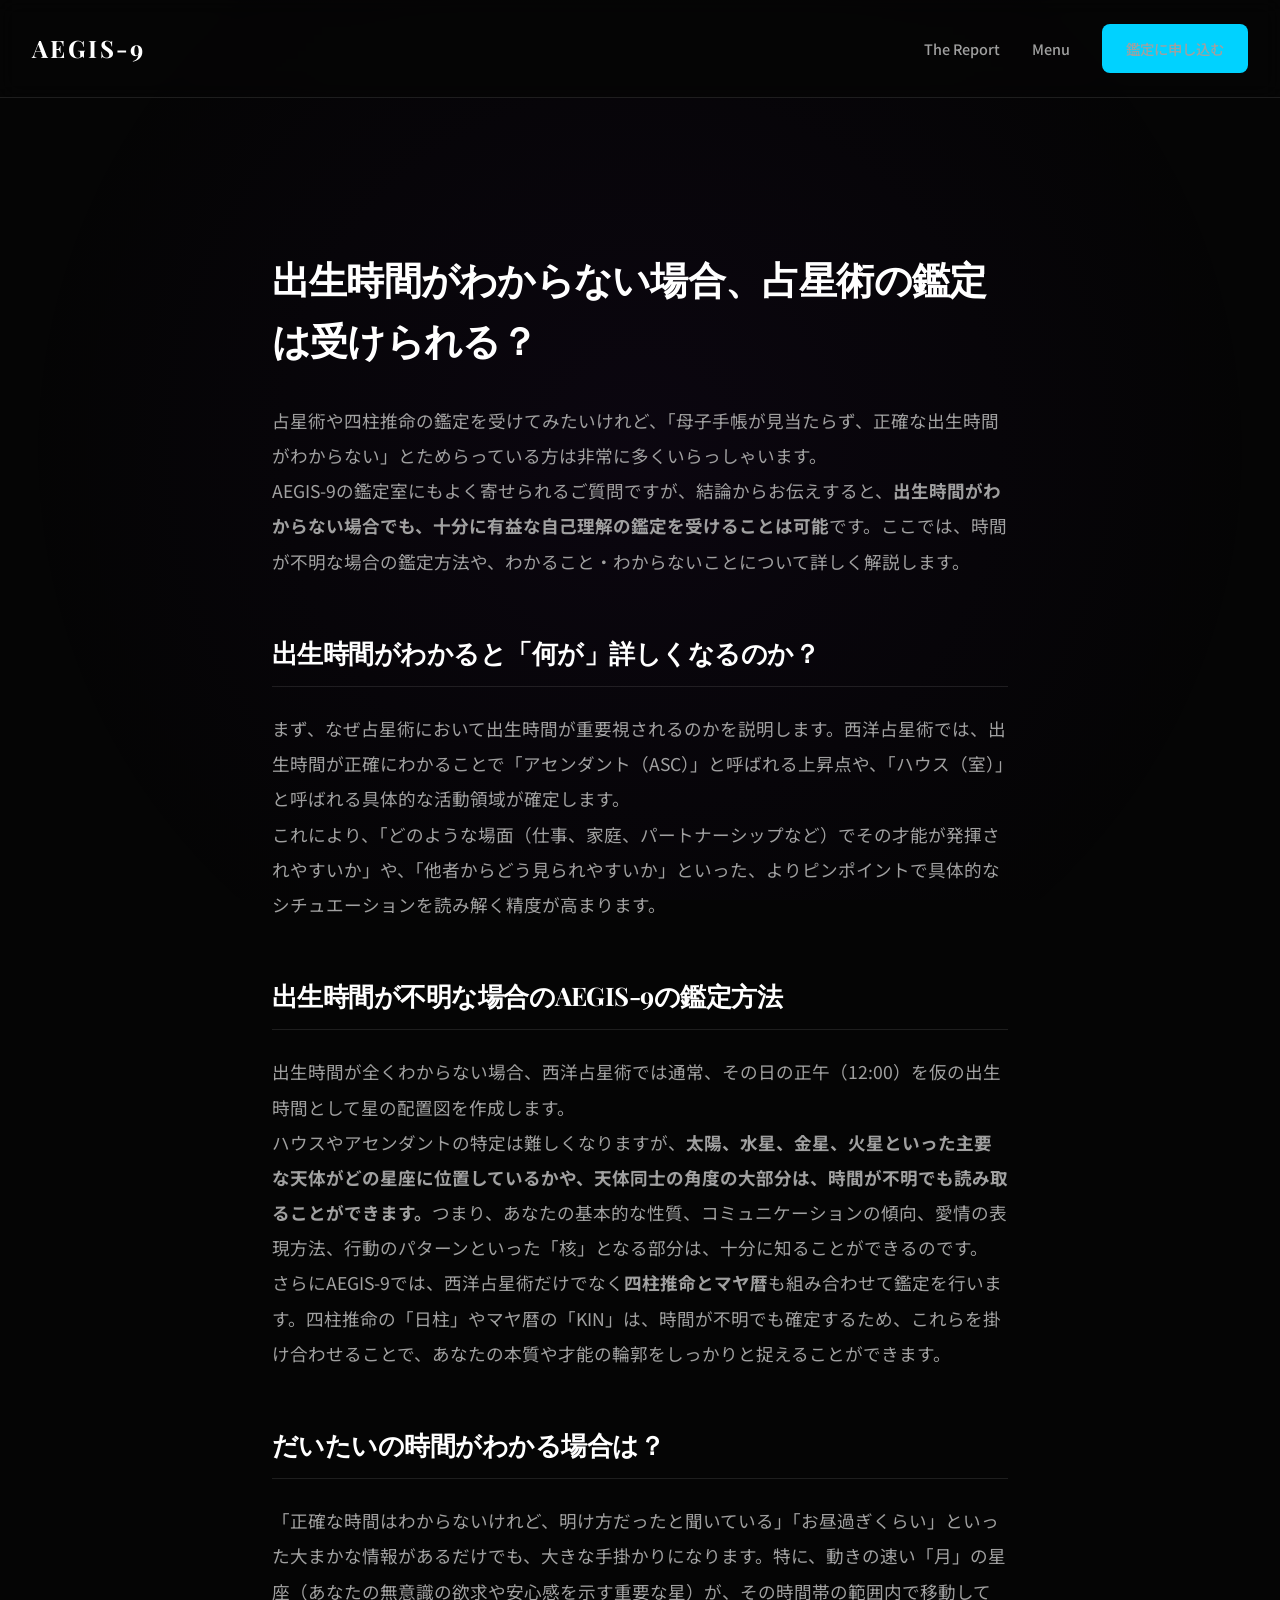
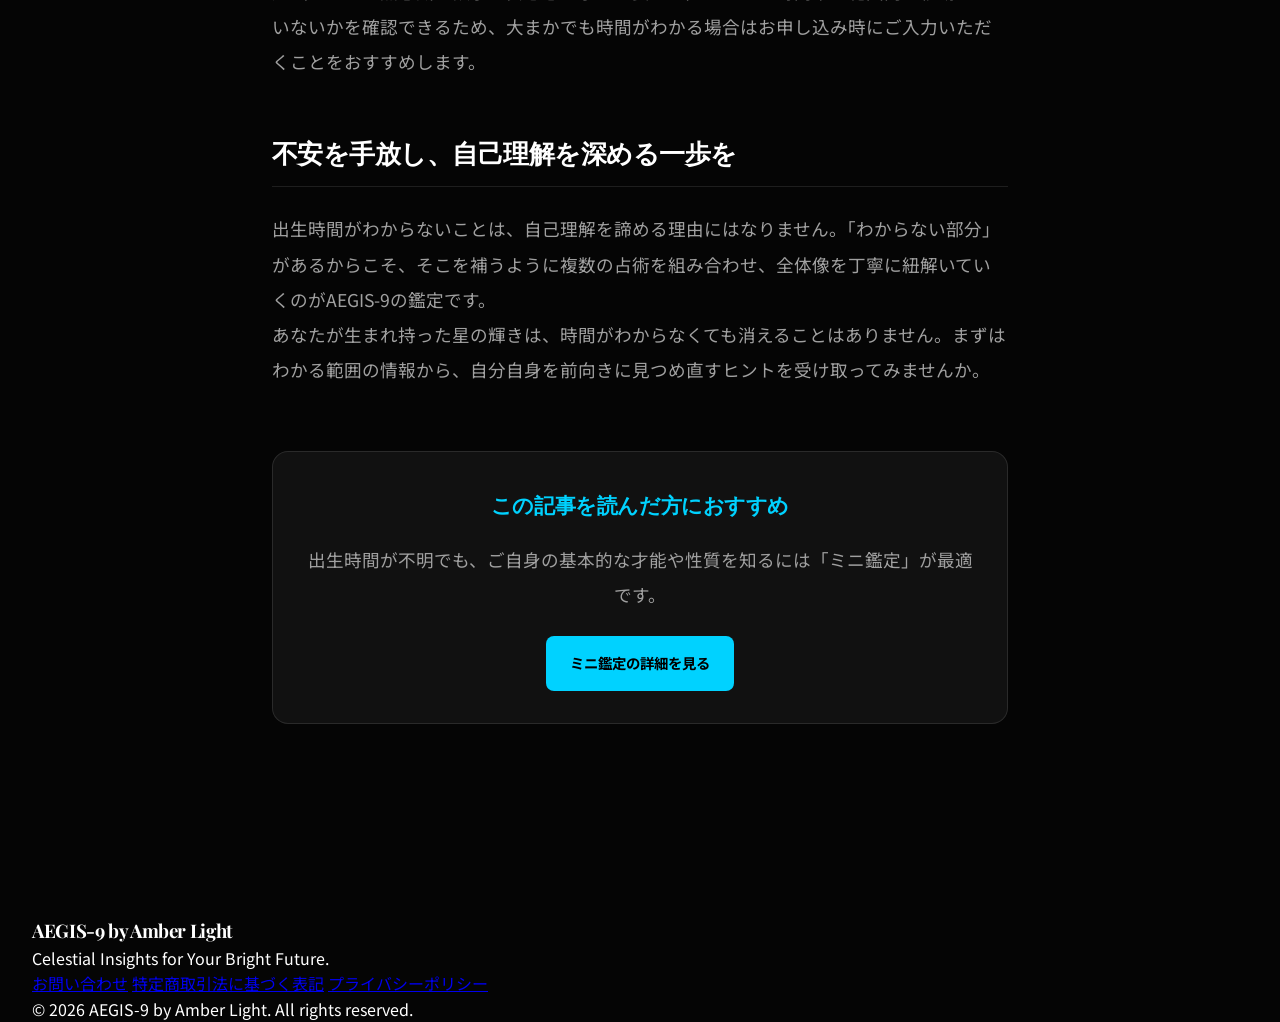
==== birth-time-unknown.html @ 7290593a "feat: complete SEO optimization and add 5 article pages" ====
<!DOCTYPE html>
<html lang="ja">
<head>
    <meta charset="UTF-8">
    <meta name="viewport" content="width=device-width, initial-scale=1.0">
    <title>出生時間がわからない場合、占星術の鑑定は受けられる？ | AEGIS-9 鑑定室</title>
    <meta name="description" content="出生時間が不明でも、占星術や四柱推命を組み合わせた自己理解鑑定は可能です。出生時間がわからない場合の鑑定方法やわかる範囲について解説します。">
    
    <!-- OGP -->
    <meta property="og:title" content="出生時間がわからない場合、占星術の鑑定は受けられる？ | AEGIS-9 鑑定室">
    <meta property="og:description" content="出生時間が不明でも、占星術や四柱推命を組み合わせた自己理解鑑定は可能です。出生時間がわからない場合の鑑定方法やわかる範囲について解説します。">
    <meta property="og:type" content="article">
    <meta property="og:url" content="https://aegis-09.amberlight.co.jp/birth-time-unknown.html">
    <meta property="og:image" content="https://aegis-09.amberlight.co.jp/ogp.png">
    <meta name="twitter:card" content="summary_large_image">

    <!-- Fonts -->
    <link href="https://fonts.googleapis.com/css2?family=Playfair+Display:wght@400;700&family=JetBrains+Mono:wght@300;500&family=Noto+Sans+JP:wght@300;400;700&display=swap" rel="stylesheet">
    
    <link rel="stylesheet" href="index.css">
</head>
<body>
    <div class="glow-overlay"></div>

    <nav class="nav-bar">
        <div class="container nav-content">
            <a href="index.html" class="logo">AEGIS-9</a>
            <div class="menu-toggle" aria-label="Toggle Menu">
                <span></span>
                <span></span>
                <span></span>
            </div>
            <ul class="nav-links">
                <li><a href="index.html#about">The Report</a></li>
                <li><a href="index.html#pricing">Menu</a></li>
                <li><a href="index.html#pricing" class="btn-primary">鑑定に申し込む</a></li>
            </ul>
        </div>
    </nav>

    <main style="padding-top: 120px; min-height: 80vh;">
        <section class="section">
            <div class="container" style="max-width: 800px;">
                <h1 class="section-title" style="font-size: clamp(2rem, 3vw, 2.5rem); margin-bottom: 2rem;">出生時間がわからない場合、占星術の鑑定は受けられる？</h1>
                <div class="article-content" style="font-size: 1.1rem; line-height: 2; color: var(--text-secondary);">
                    <p>占星術や四柱推命の鑑定を受けてみたいけれど、「母子手帳が見当たらず、正確な出生時間がわからない」とためらっている方は非常に多くいらっしゃいます。</p>
                    <p>AEGIS-9の鑑定室にもよく寄せられるご質問ですが、結論からお伝えすると、<strong>出生時間がわからない場合でも、十分に有益な自己理解の鑑定を受けることは可能</strong>です。ここでは、時間が不明な場合の鑑定方法や、わかること・わからないことについて詳しく解説します。</p>

                    <h2 style="color: var(--text-primary); font-size: 1.6rem; margin: 3rem 0 1.5rem; border-bottom: 1px solid var(--glass-border); padding-bottom: 0.5rem;">出生時間がわかると「何が」詳しくなるのか？</h2>
                    <p>まず、なぜ占星術において出生時間が重要視されるのかを説明します。西洋占星術では、出生時間が正確にわかることで「アセンダント（ASC）」と呼ばれる上昇点や、「ハウス（室）」と呼ばれる具体的な活動領域が確定します。</p>
                    <p>これにより、「どのような場面（仕事、家庭、パートナーシップなど）でその才能が発揮されやすいか」や、「他者からどう見られやすいか」といった、よりピンポイントで具体的なシチュエーションを読み解く精度が高まります。</p>

                    <h2 style="color: var(--text-primary); font-size: 1.6rem; margin: 3rem 0 1.5rem; border-bottom: 1px solid var(--glass-border); padding-bottom: 0.5rem;">出生時間が不明な場合のAEGIS-9の鑑定方法</h2>
                    <p>出生時間が全くわからない場合、西洋占星術では通常、その日の正午（12:00）を仮の出生時間として星の配置図を作成します。</p>
                    <p>ハウスやアセンダントの特定は難しくなりますが、<strong>太陽、水星、金星、火星といった主要な天体がどの星座に位置しているかや、天体同士の角度の大部分は、時間が不明でも読み取ることができます。</strong>つまり、あなたの基本的な性質、コミュニケーションの傾向、愛情の表現方法、行動のパターンといった「核」となる部分は、十分に知ることができるのです。</p>
                    <p>さらにAEGIS-9では、西洋占星術だけでなく<strong>四柱推命とマヤ暦</strong>も組み合わせて鑑定を行います。四柱推命の「日柱」やマヤ暦の「KIN」は、時間が不明でも確定するため、これらを掛け合わせることで、あなたの本質や才能の輪郭をしっかりと捉えることができます。</p>

                    <h2 style="color: var(--text-primary); font-size: 1.6rem; margin: 3rem 0 1.5rem; border-bottom: 1px solid var(--glass-border); padding-bottom: 0.5rem;">だいたいの時間がわかる場合は？</h2>
                    <p>「正確な時間はわからないけれど、明け方だったと聞いている」「お昼過ぎくらい」といった大まかな情報があるだけでも、大きな手掛かりになります。特に、動きの速い「月」の星座（あなたの無意識の欲求や安心感を示す重要な星）が、その時間帯の範囲内で移動していないかを確認できるため、大まかでも時間がわかる場合はお申し込み時にご入力いただくことをおすすめします。</p>

                    <h2 style="color: var(--text-primary); font-size: 1.6rem; margin: 3rem 0 1.5rem; border-bottom: 1px solid var(--glass-border); padding-bottom: 0.5rem;">不安を手放し、自己理解を深める一歩を</h2>
                    <p>出生時間がわからないことは、自己理解を諦める理由にはなりません。「わからない部分」があるからこそ、そこを補うように複数の占術を組み合わせ、全体像を丁寧に紐解いていくのがAEGIS-9の鑑定です。</p>
                    <p>あなたが生まれ持った星の輝きは、時間がわからなくても消えることはありません。まずはわかる範囲の情報から、自分自身を前向きに見つめ直すヒントを受け取ってみませんか。</p>

                    <div style="margin: 4rem 0; padding: 2rem; background: var(--glass-bg); border: 1px solid var(--glass-border); border-radius: 1rem; text-align: center;">
                        <h3 style="color: var(--accent-cyan); margin-bottom: 1rem; font-size: 1.3rem;">この記事を読んだ方におすすめ</h3>
                        <p style="margin-bottom: 1.5rem;">出生時間が不明でも、ご自身の基本的な才能や性質を知るには「ミニ鑑定」が最適です。</p>
                        <a href="index.html#mini" class="btn-primary">ミニ鑑定の詳細を見る</a>
                    </div>
                </div>
            </div>
        </section>
    </main>

    <footer class="footer">
        <div class="container">
            <div class="footer-content">
                <div class="footer-brand">
                    <h3>AEGIS-9 by Amber Light</h3>
                    <p>Celestial Insights for Your Bright Future.</p>
                </div>
                <div class="footer-links">
                    <a href="contact.html">お問い合わせ</a>
                    <a href="legal.html">特定商取引法に基づく表記</a>
                    <a href="privacy.html">プライバシーポリシー</a>
                </div>
            </div>
            <div class="copyright">
                &copy; 2026 AEGIS-9 by Amber Light. All rights reserved.
            </div>
        </div>
    </footer>

    <script src="index.js"></script>
</body>
</html>
---- index.css ----
:root {
    --bg-color: #050505;
    --text-primary: #ffffff;
    --text-secondary: #a0a0a0;
    --accent-cyan: #00d2ff;
    --accent-purple: #8a2be2;
    --accent-gold: #ffcc00;
    --accent-glow: rgba(0, 210, 255, 0.3);
    --glass-bg: rgba(255, 255, 255, 0.05);
    --glass-border: rgba(255, 255, 255, 0.1);
    --font-main: 'Noto Sans JP', sans-serif;
    --font-heading: 'Playfair Display', serif;
    --font-mono: 'JetBrains Mono', monospace;
    --container-width: 1300px;
    --transition: all 0.4s cubic-bezier(0.165, 0.84, 0.44, 1);
}

* {
    margin: 0;
    padding: 0;
    box-sizing: border-box;
}

body {
    background-color: var(--bg-color);
    color: var(--text-primary);
    font-family: var(--font-main);
    line-height: 1.6;
    overflow-x: hidden;
    -webkit-font-smoothing: antialiased;
}

.glow-overlay {
    position: fixed;
    top: 0;
    left: 0;
    width: 100%;
    height: 100%;
    background: radial-gradient(circle at 50% 50%, rgba(138, 43, 226, 0.05) 0%, transparent 80%);
    pointer-events: none;
    z-index: -1;
}

.container {
    max-width: var(--container-width);
    margin: 0 auto;
    padding: 0 2rem;
}

/* Typography */
h1, h2, h3 {
    font-family: var(--font-heading);
    letter-spacing: -0.02em;
}

.gradient-text {
    background: linear-gradient(90deg, var(--accent-cyan), var(--accent-purple));
    -webkit-background-clip: text;
    -webkit-text-fill-color: transparent;
}

/* Navigation */
.nav-bar {
    position: fixed;
    top: 0;
    width: 100%;
    z-index: 1000;
    padding: 1.5rem 0;
    background: rgba(5, 5, 5, 0.8);
    backdrop-filter: blur(10px);
    border-bottom: 1px solid var(--glass-border);
}

.nav-content {
    display: flex;
    justify-content: space-between;
    align-items: center;
}

.logo {
    font-family: var(--font-heading);
    font-size: 1.5rem;
    font-weight: 700;
    text-decoration: none;
    color: var(--text-primary);
    letter-spacing: 0.1em;
}

.nav-links {
    display: flex;
    list-style: none;
    gap: 2rem;
    align-items: center;
}

.nav-links a {
    text-decoration: none;
    color: var(--text-secondary);
    font-size: 0.9rem;
    font-weight: 500;
    transition: var(--transition);
}

.nav-links a:hover {
    color: var(--accent-cyan);
}

.menu-toggle {
    display: none;
}

/* Hero Section */
.hero {
    padding: 12rem 0 8rem;
    position: relative;
    min-height: 100vh;
    display: flex;
    align-items: center;
}

.hero-container {
    display: flex;
    align-items: center;
    gap: 4rem;
}

.hero-text {
    flex: 1 1 50%;
    min-width: 0;
}

.hero-visual {
    flex: 1 1 50%;
    min-width: 0;
}

.badge {
    display: inline-block;
    padding: 0.5rem 1rem;
    background: rgba(0, 210, 255, 0.1);
    color: var(--accent-cyan);
    border-radius: 2rem;
    font-size: 0.8rem;
    font-weight: 700;
    text-transform: uppercase;
    letter-spacing: 0.1em;
    margin-bottom: 1.5rem;
    border: 1px solid rgba(0, 210, 255, 0.2);
}

.hero h1 {
    font-size: clamp(3rem, 5vw, 4.5rem);
    line-height: 1.1;
    margin-bottom: 2rem;
}

.hero p {
    font-size: 1.2rem;
    color: var(--text-secondary);
    margin-bottom: 2.5rem;
    max-width: 500px;
}

.hero-btns {
    display: flex;
    gap: 1.5rem;
}

.hero-img {
    width: 100%;
    height: auto;
    border-radius: 1rem;
    box-shadow: 0 0 50px rgba(0, 0, 0, 0.5), 0 0 30px var(--accent-glow);
    animation: float 6s ease-in-out infinite;
}

@keyframes float {
    0%, 100% { transform: translateY(0); }
    50% { transform: translateY(-20px); }
}

/* Section Common */
.section {
    padding: 8rem 0;
}

.section-title {
    font-size: clamp(2.2rem, 4vw, 3rem);
    margin-bottom: 3rem;
}

.text-center { text-align: center; }

.comparison-img {
    max-width: 100%;
    height: auto;
    border-radius: 1rem;
}

/* Split View */
.split-view {
    display: flex;
    gap: 4rem;
    align-items: center;
}
.split-view.reverse {
    flex-direction: row-reverse;
}
.split-view > * {
    flex: 1;
    min-width: 0;
}

/* Features grid */
.features-grid {
    display: grid;
    grid-template-columns: repeat(3, 1fr);
    gap: 2rem;
}

.feature-card {
    background: var(--glass-bg);
    border: 1px solid var(--glass-border);
    padding: 3rem 2rem;
    border-radius: 1.5rem;
    transition: var(--transition);
}

/* Operator Section */
.operator-card {
    max-width: 800px;
    margin: 0 auto;
    background: linear-gradient(145deg, rgba(255,255,255,0.03) 0%, rgba(0,0,0,0.5) 100%);
    border: 1px solid var(--glass-border);
    border-radius: 2rem;
    padding: 4rem 3rem;
    position: relative;
    overflow: hidden;
}

.operator-card::before {
    content: '';
    position: absolute;
    top: 0; left: 0; width: 100%; height: 3px;
    background: linear-gradient(90deg, transparent, var(--accent-gold), transparent);
}

.operator-content p {
    font-size: 1.1rem;
    line-height: 2.2;
    color: var(--text-primary);
    text-align: center;
    margin-bottom: 2.5rem;
    letter-spacing: 0.03em;
}

.operator-content p:last-of-type {
    margin-bottom: 0;
}

.operator-signature {
    margin-top: 3.5rem;
    text-align: center;
    font-family: var(--font-heading);
    color: var(--accent-gold);
    font-style: italic;
    font-size: 1.2rem;
    letter-spacing: 0.1em;
}

/* Sample Preview */
.report-preview-container {
    display: grid;
    grid-template-columns: repeat(3, 1fr);
    gap: 2.5rem;
}

.preview-card {
    background: var(--glass-bg);
    border: 1px solid var(--glass-border);
    padding: 2.5rem;
    border-radius: 1.5rem;
    height: 400px;
    display: flex;
    flex-direction: column;
    justify-content: flex-end;
    transition: var(--transition);
}

.preview-card:hover { border-color: var(--accent-cyan); transform: translateY(-10px); }

/* Pricing Table */
.pricing-table-container {
    max-width: 800px;
    margin: 4rem auto 0;
    background: var(--glass-bg);
    border: 1px solid var(--glass-border);
    border-radius: 1.5rem;
    padding: 3rem;
    position: relative;
}

.opening-campaign-badge {
    position: absolute;
    top: -15px;
    left: 50%;
    transform: translateX(-50%);
    background: linear-gradient(90deg, var(--accent-gold), #ffaa00);
    color: #000;
    padding: 0.5rem 2rem;
    border-radius: 2rem;
    font-size: 0.9rem;
    font-weight: 700;
    letter-spacing: 0.1em;
    box-shadow: 0 4px 15px rgba(255, 204, 0, 0.3);
    white-space: nowrap;
}

.pricing-table {
    width: 100%;
    border-collapse: collapse;
    margin-top: 1rem;
}

.pricing-table th, .pricing-table td {
    padding: 1.2rem 1rem;
    text-align: center;
    border-bottom: 1px solid var(--glass-border);
}

.pricing-table th {
    font-size: 0.9rem;
    color: var(--text-secondary);
    font-weight: 500;
    text-transform: uppercase;
    letter-spacing: 0.1em;
}

.pricing-table th:first-child, .pricing-table td:first-child {
    text-align: left;
}

.pricing-table td:first-child {
    font-size: 1.2rem;
    font-weight: 700;
    color: var(--text-primary);
}

.pricing-table .strike {
    text-decoration: line-through;
    color: var(--text-secondary);
    font-size: 1.1rem;
}

.pricing-table .highlight {
    color: var(--accent-cyan);
    font-size: 1.4rem;
    font-weight: 700;
}

.pricing-table tbody tr:last-child th,
.pricing-table tbody tr:last-child td {
    border-bottom: none;
}

/* Pricing Table Labels */
.menu-label {
    display: block;
    font-size: 0.75rem;
    color: var(--accent-gold);
    margin-top: 0.4rem;
    font-weight: bold;
    letter-spacing: 0.05em;
}

/* Comparison Guide */
.comparison-guide {
    max-width: 700px;
    margin: 3rem auto 4rem;
    background: linear-gradient(145deg, rgba(255,255,255,0.05) 0%, rgba(0,0,0,0.5) 100%);
    border: 1px solid var(--glass-border);
    border-radius: 1.5rem;
    padding: 3rem;
    box-shadow: 0 10px 30px rgba(0,0,0,0.5);
}

.comparison-table-wrapper {
    overflow-x: auto;
    -webkit-overflow-scrolling: touch;
}

.comparison-table {
    width: 100%;
    border-collapse: separate;
    border-spacing: 0 0.8rem;
}

.comparison-table th {
    padding: 0 1rem 1rem;
    color: var(--text-secondary);
    font-weight: normal;
    font-size: 0.9rem;
    text-align: left;
    border-bottom: 1px solid var(--glass-border);
}

.comparison-table td {
    padding: 1.2rem 1.5rem;
    background: rgba(255,255,255,0.02);
    border-top: 1px solid var(--glass-border);
    border-bottom: 1px solid var(--glass-border);
    text-align: left;
    transition: var(--transition);
}

.comparison-table td:first-child {
    border-left: 1px solid var(--glass-border);
    border-top-left-radius: 0.8rem;
    border-bottom-left-radius: 0.8rem;
    color: var(--text-primary);
}

.comparison-table td:last-child {
    border-right: 1px solid var(--glass-border);
    border-top-right-radius: 0.8rem;
    border-bottom-right-radius: 0.8rem;
    text-align: right;
    font-weight: bold;
}

.comparison-table tbody tr:hover td {
    background: rgba(255,255,255,0.06);
    border-color: rgba(0, 210, 255, 0.3);
}

.text-cyan {
    color: var(--accent-cyan) !important;
    text-decoration: none;
    transition: var(--transition);
    display: inline-block;
    padding: 0.5rem 1.2rem;
    border: 1px solid rgba(0, 210, 255, 0.3);
    border-radius: 2rem;
    font-size: 0.85rem;
    letter-spacing: 0.05em;
}

.text-cyan:hover {
    background: rgba(0, 210, 255, 0.1);
    color: #fff !important;
    box-shadow: 0 0 15px rgba(0, 210, 255, 0.2);
    transform: translateY(-2px);
}

/* Menu Details Section */
.menu-details-list {
    margin-top: 5rem;
    display: flex;
    flex-direction: column;
    gap: 3rem;
}

.menu-detail-card {
    background: var(--glass-bg);
    border: 1px solid var(--glass-border);
    border-radius: 1.5rem;
    overflow: hidden;
    transition: var(--transition);
    display: flex;
    flex-direction: column;
}

.menu-card-image-wrapper {
    width: 100%;
    border-bottom: 1px solid var(--glass-border);
    background: #000;
}

.menu-card-image {
    width: 100%;
    height: auto;
    aspect-ratio: 1;
    object-fit: cover;
    display: block;
}

.menu-card-content {
    display: flex;
    flex-direction: column;
    flex: 1;
}

.menu-detail-card:hover {
    border-color: rgba(0, 210, 255, 0.3);
    transform: translateY(-5px);
}

@media (min-width: 992px) {
    .menu-detail-card {
        flex-direction: row;
        align-items: stretch;
    }
    .menu-card-image-wrapper {
        flex: 0 0 400px;
        border-right: 1px solid var(--glass-border);
        border-bottom: none;
        display: flex;
        align-items: center;
    }
}

.menu-detail-header {
    background: rgba(255, 255, 255, 0.02);
    border-bottom: 1px solid var(--glass-border);
    padding: 2rem 3rem;
    text-align: center;
}

.menu-detail-header h3 {
    font-size: 1.8rem;
    color: var(--accent-cyan);
    margin-bottom: 0.5rem;
    letter-spacing: 0.05em;
}

.menu-subtitle {
    font-size: 1rem;
    color: var(--text-secondary);
    font-weight: 500;
}

.menu-detail-body {
    padding: 3rem;
}

.menu-detail-body p {
    margin-bottom: 1.2rem;
    color: var(--text-primary);
    line-height: 1.8;
}

.menu-quote {
    background: rgba(0, 210, 255, 0.05);
    border-left: 3px solid var(--accent-cyan);
    padding: 1.5rem;
    margin: 2rem 0;
    font-style: italic;
    color: var(--text-secondary);
    border-radius: 0 0.5rem 0.5rem 0;
    line-height: 1.8;
}

.menu-lists-grid {
    display: grid;
    grid-template-columns: 1fr 1fr;
    gap: 2rem;
    margin: 3rem 0;
}

.menu-list-box {
    background: rgba(0, 0, 0, 0.2);
    padding: 2rem;
    border-radius: 1rem;
    border: 1px solid rgba(255,255,255,0.05);
}

.menu-list-box h4 {
    color: var(--accent-gold);
    margin-bottom: 1.5rem;
    font-size: 1.1rem;
    letter-spacing: 0.05em;
    border-bottom: 1px solid rgba(255,204,0,0.2);
    padding-bottom: 0.5rem;
}

.menu-list-box ul {
    list-style: none;
}

.menu-list-box li {
    position: relative;
    padding-left: 1.5rem;
    margin-bottom: 0.8rem;
    color: var(--text-secondary);
    font-size: 0.95rem;
}

.menu-list-box li::before {
    content: "・";
    position: absolute;
    left: 0;
    color: var(--accent-cyan);
}

.menu-detail-action {
    display: flex;
    justify-content: space-between;
    align-items: center;
    margin-top: 3rem;
    padding-top: 2rem;
    border-top: 1px solid var(--glass-border);
}

.menu-price-display {
    display: flex;
    flex-direction: column;
    gap: 0.3rem;
}

.menu-price-display .strike {
    text-decoration: line-through;
    color: var(--text-secondary);
    font-size: 0.9rem;
}

.menu-price-display .highlight {
    color: var(--accent-cyan);
    font-size: 1.5rem;
    font-weight: 700;
}

.btn-primary, .btn-outline {
    display: inline-block;
    padding: 0.8rem 1.5rem;
    border-radius: 0.5rem;
    font-weight: 700;
    text-decoration: none;
    font-size: 0.9rem;
    transition: var(--transition);
}

.btn-primary { background: var(--accent-cyan); color: #000; }
.btn-outline { border: 1px solid var(--accent-cyan); color: var(--accent-cyan); }
.btn-outline:hover { background: var(--accent-cyan); color: #000; }

.btn-line {
    display: inline-flex;
    align-items: center;
    justify-content: center;
    gap: 0.5rem;
    background: #06C755;
    color: #ffffff;
    padding: 0.8rem 2rem;
    border-radius: 0.5rem;
    font-weight: 700;
    text-decoration: none;
    font-size: 1rem;
    transition: var(--transition);
    border: none;
}
.btn-line:hover {
    transform: translateY(-2px);
    box-shadow: 0 4px 15px rgba(6, 199, 85, 0.4);
    color: #ffffff;
}

/* FAQ Section */
/* Flow Section */
.flow-container {
    max-width: 600px;
    margin: 0 auto;
    display: flex;
    flex-direction: column;
    gap: 1.5rem;
}

.flow-step {
    display: flex;
    align-items: center;
    background: linear-gradient(145deg, rgba(255,255,255,0.05) 0%, rgba(0,0,0,0.5) 100%);
    border: 1px solid var(--glass-border);
    border-radius: 1rem;
    padding: 2rem;
    position: relative;
    transition: var(--transition);
    z-index: 1;
}

.flow-step:not(:last-child)::after {
    content: '';
    position: absolute;
    top: 100%;
    left: 3rem; /* 2rem padding + 22.5px half-width */
    width: 2px;
    height: 1.5rem;
    background: linear-gradient(to bottom, var(--accent-gold), transparent);
    z-index: 0;
    opacity: 0.5;
}

.flow-step:hover {
    background: rgba(255,255,255,0.08);
    border-color: rgba(255, 204, 0, 0.4);
    transform: translateX(5px);
    box-shadow: 0 10px 20px rgba(0,0,0,0.3);
}

.flow-number {
    width: 45px;
    height: 45px;
    background: linear-gradient(135deg, #111, #222);
    border: 1px solid var(--accent-gold);
    color: var(--accent-gold);
    border-radius: 50%;
    display: flex;
    align-items: center;
    justify-content: center;
    font-weight: bold;
    font-size: 1.2rem;
    flex-shrink: 0;
    margin-right: 2rem;
    box-shadow: 0 0 15px rgba(255, 204, 0, 0.15);
}

.flow-content h3 {
    font-size: 1.1rem;
    margin-bottom: 0.5rem;
    color: var(--text-primary);
    letter-spacing: 0.05em;
}

.flow-content p {
    font-size: 0.95rem;
    color: var(--text-secondary);
    margin: 0;
    line-height: 1.6;
}

.faq-container {
    max-width: 800px;
    margin: 4rem auto 0;
    display: flex;
    flex-direction: column;
    gap: 1rem;
}

.faq-item {
    background: var(--glass-bg);
    border: 1px solid var(--glass-border);
    border-radius: 1rem;
    overflow: hidden;
    transition: var(--transition);
}

.faq-item:hover {
    border-color: rgba(0, 210, 255, 0.3);
}

.faq-question {
    padding: 1.5rem 2rem;
    cursor: pointer;
    display: flex;
    justify-content: space-between;
    align-items: center;
}

.faq-question h3 {
    font-size: 1.1rem;
    font-weight: 500;
    margin: 0;
    color: var(--text-primary);
}

.faq-question::after {
    content: "+";
    font-size: 1.5rem;
    color: var(--accent-cyan);
    transition: transform 0.3s ease;
    font-family: monospace;
}

.faq-item.active .faq-question::after {
    transform: rotate(45deg);
}

.faq-answer {
    max-height: 0;
    overflow: hidden;
    transition: max-height 0.4s ease, padding 0.4s ease;
    padding: 0 2rem;
}

.faq-item.active .faq-answer {
    max-height: 1000px;
    padding: 0 2rem 1.5rem 2rem;
}

.faq-answer p {
    color: var(--text-secondary);
    margin-bottom: 1rem;
    line-height: 1.6;
    font-size: 0.95rem;
}

.faq-answer p:last-child {
    margin-bottom: 0;
}

/* Mobile */
@media (max-width: 768px) {
    /* Menu Toggle Button */
    .menu-toggle { display: flex; flex-direction: column; justify-content: space-between; width: 28px; height: 20px; cursor: pointer; z-index: 1001; }
    .menu-toggle span { display: block; width: 100%; height: 2px; background-color: var(--text-primary); transition: var(--transition); border-radius: 2px; }
    .menu-toggle.active span:nth-child(1) { transform: translateY(9px) rotate(45deg); }
    .menu-toggle.active span:nth-child(2) { opacity: 0; }
    .menu-toggle.active span:nth-child(3) { transform: translateY(-9px) rotate(-45deg); }

    /* Nav Links Mobile */
    .nav-links { position: fixed; top: 0; left: 0; width: 100%; height: 100vh; background: rgba(5, 5, 5, 0.98); backdrop-filter: blur(10px); flex-direction: column; justify-content: center; gap: 3rem; opacity: 0; pointer-events: none; transition: var(--transition); z-index: 1000; margin: 0; padding: 0; }
    .nav-links.active { opacity: 1; pointer-events: all; }
    .nav-links a { font-size: 1.5rem; }

    /* Typography & Hero */
    .hero h1 { font-size: clamp(2.2rem, 8vw, 3rem); margin-bottom: 1.5rem; }
    .hero p { font-size: 1rem; margin-bottom: 2rem; }

    /* Split View */
    .split-view, .split-view.reverse { flex-direction: column; gap: 2.5rem; }

    /* Pricing Table Scroll Fix */
    .pricing-table-container { overflow-x: visible; padding: 2rem 0.5rem; border-radius: 1rem; text-align: center; }
    .pricing-table { min-width: auto; width: 100%; margin: 0 auto; }

    .pricing-table th, .pricing-table td { padding: 0.8rem 0.2rem; text-align: center; font-size: 0.85rem; }
    .pricing-table td:first-child { font-size: 0.9rem; text-align: left; }
    .pricing-table .highlight { font-size: 1.1rem; }
    .opening-campaign-badge { position: relative; top: 0; transform: none; left: 0; display: inline-block; margin-bottom: 1rem; font-size: 0.8rem; padding: 0.4rem 1rem; white-space: normal; }
    .hero-container { flex-direction: column; text-align: center; gap: 3rem; }
    .features-grid, .report-preview-container { grid-template-columns: 1fr; }
    
    .operator-card { padding: 3rem 1.5rem; }
    .operator-content p { font-size: 1rem; line-height: 2; }
    
    .menu-detail-header { padding: 1.5rem; }
    .menu-detail-body { padding: 1.5rem; }
    .menu-lists-grid { grid-template-columns: 1fr; gap: 1.5rem; }
    .menu-detail-action { flex-direction: column; gap: 1.5rem; text-align: center; }
    .menu-price-display { align-items: center; }
}

.label {
    position: absolute;
    top: -12px;
    left: 50%;
    transform: translateX(-50%);
    background: var(--accent-cyan);
    color: #000;
    padding: 0.25rem 1rem;
    border-radius: 1rem;
    font-size: 0.7rem;
    font-weight: 700;
}

.scroll-indicator-wrap {
    position: absolute;
    bottom: 2rem;
    left: 50%;
    transform: translateX(-50%);
    text-align: center;
}

.scroll-dot { width: 2px; height: 30px; background: linear-gradient(to bottom, var(--accent-cyan), transparent); margin: 10px auto; }
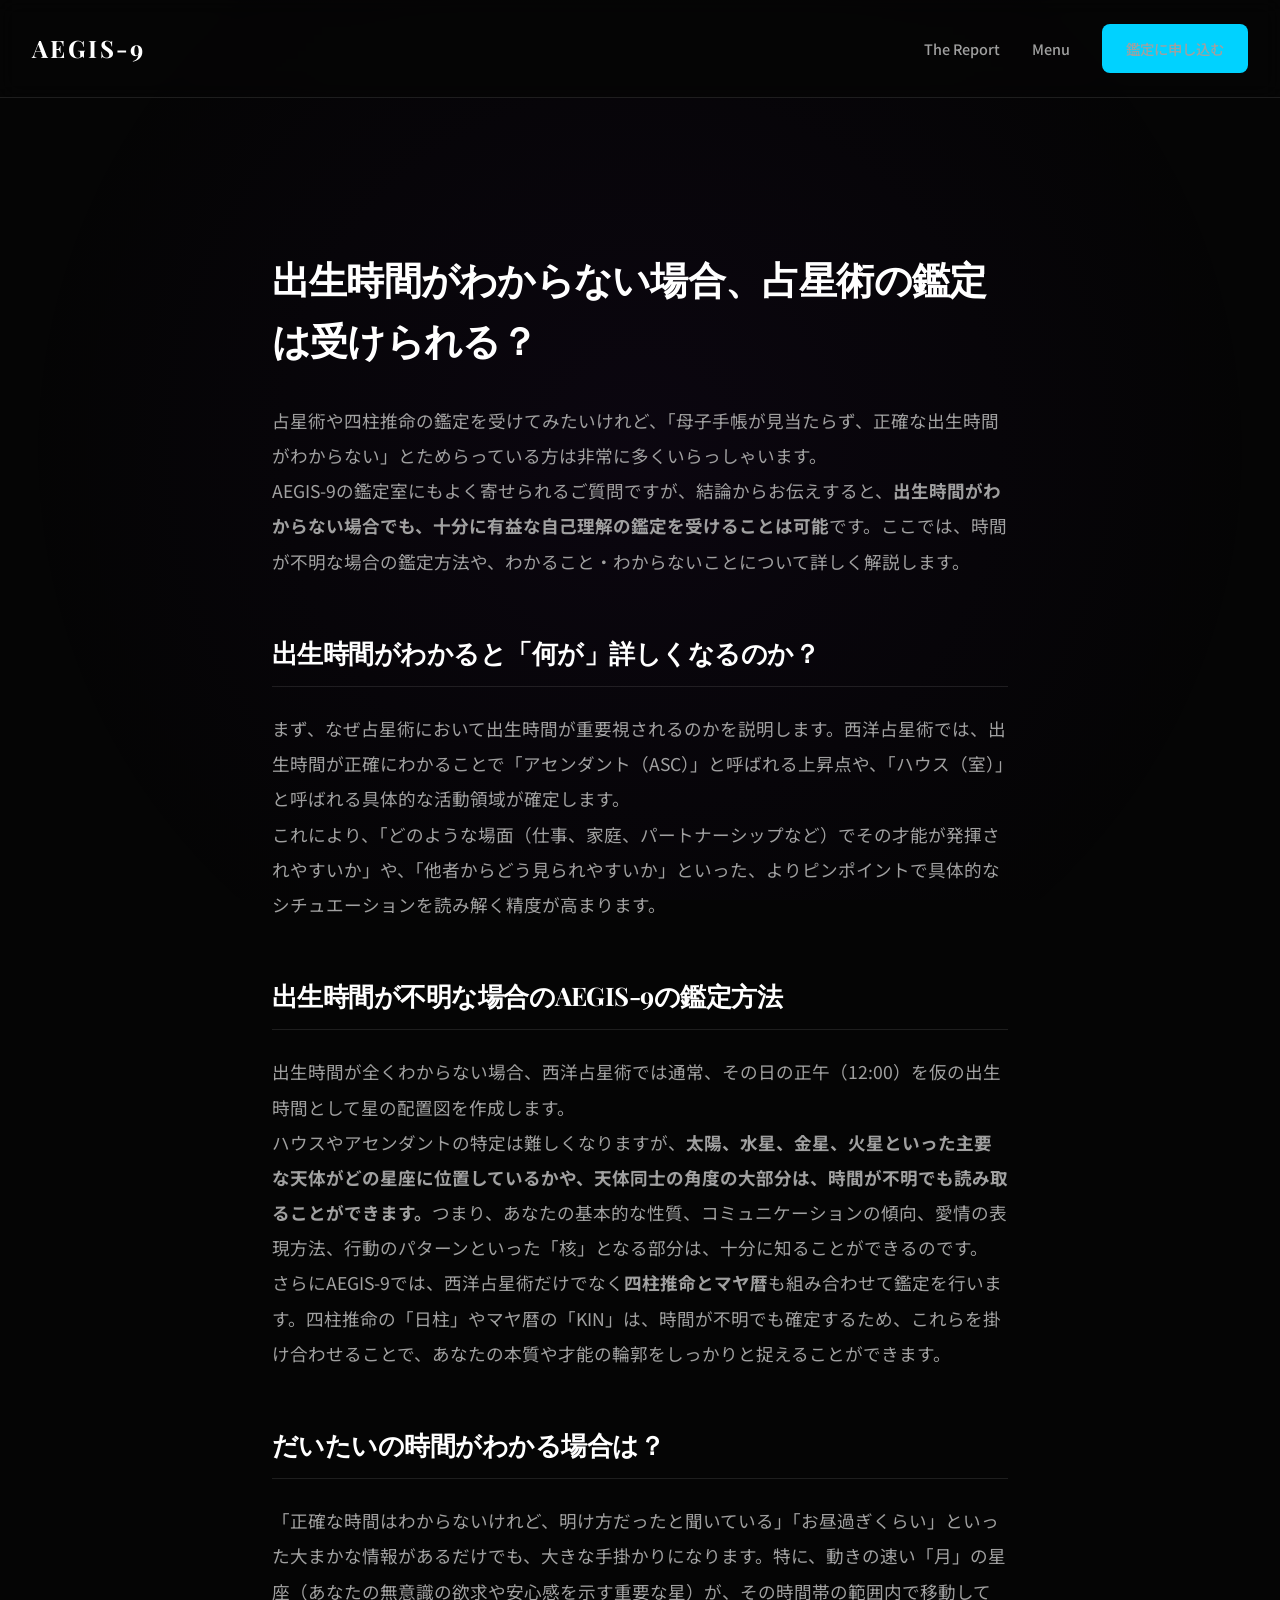
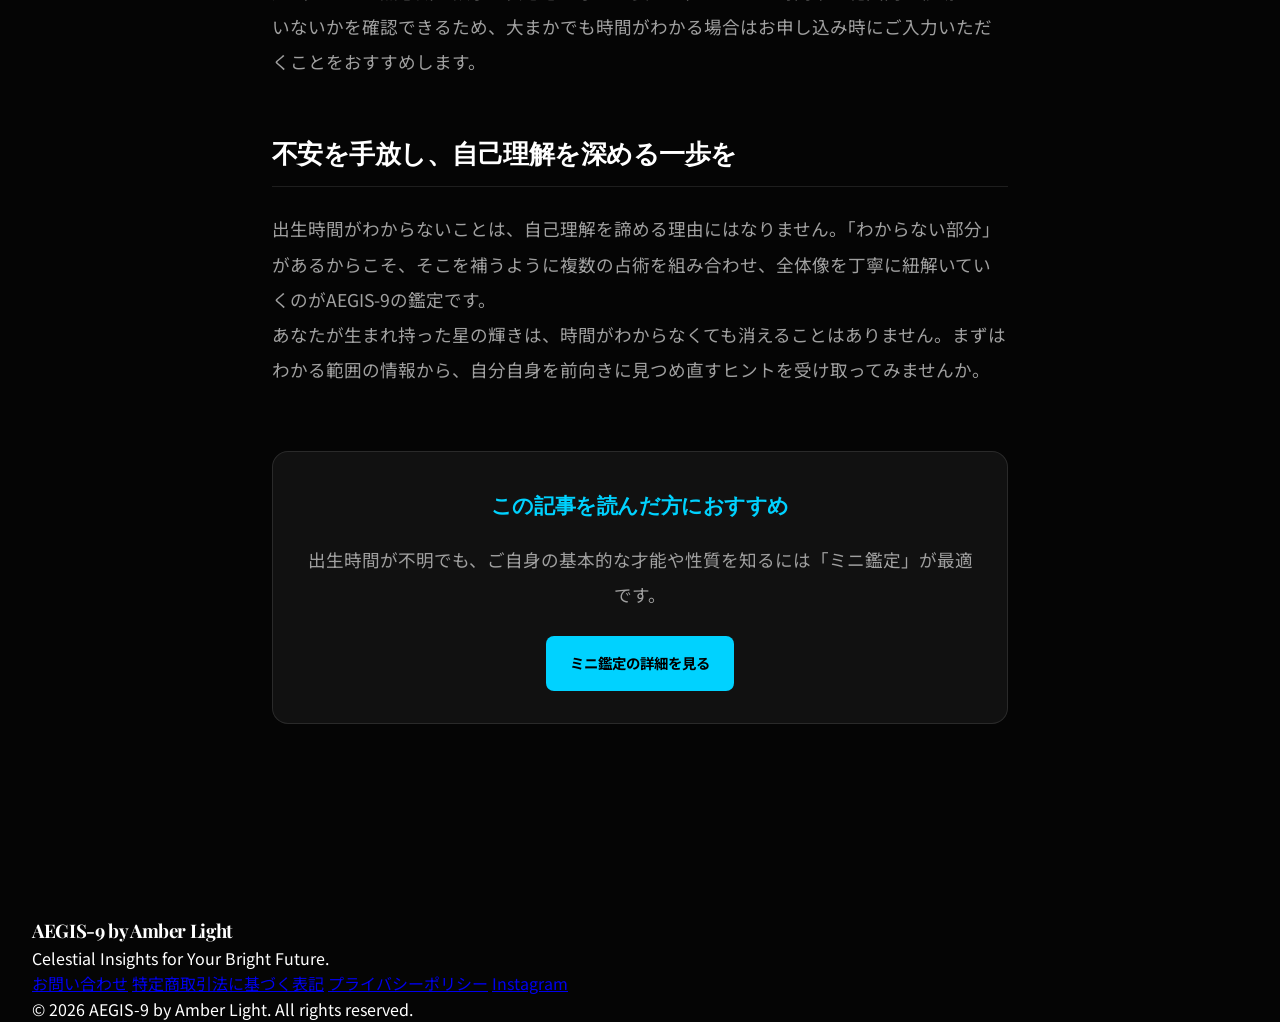
==== commit af634c87: "feat: add instagram links to footers and monthly guidance" ====
--- a/birth-time-unknown.html
+++ b/birth-time-unknown.html
@@ -83,6 +83,7 @@
                     <a href="contact.html">お問い合わせ</a>
                     <a href="legal.html">特定商取引法に基づく表記</a>
                     <a href="privacy.html">プライバシーポリシー</a>
+                    <a href="https://www.instagram.com/aegis9.kantei/" target="_blank" rel="noopener noreferrer">Instagram</a>
                 </div>
             </div>
             <div class="copyright">
